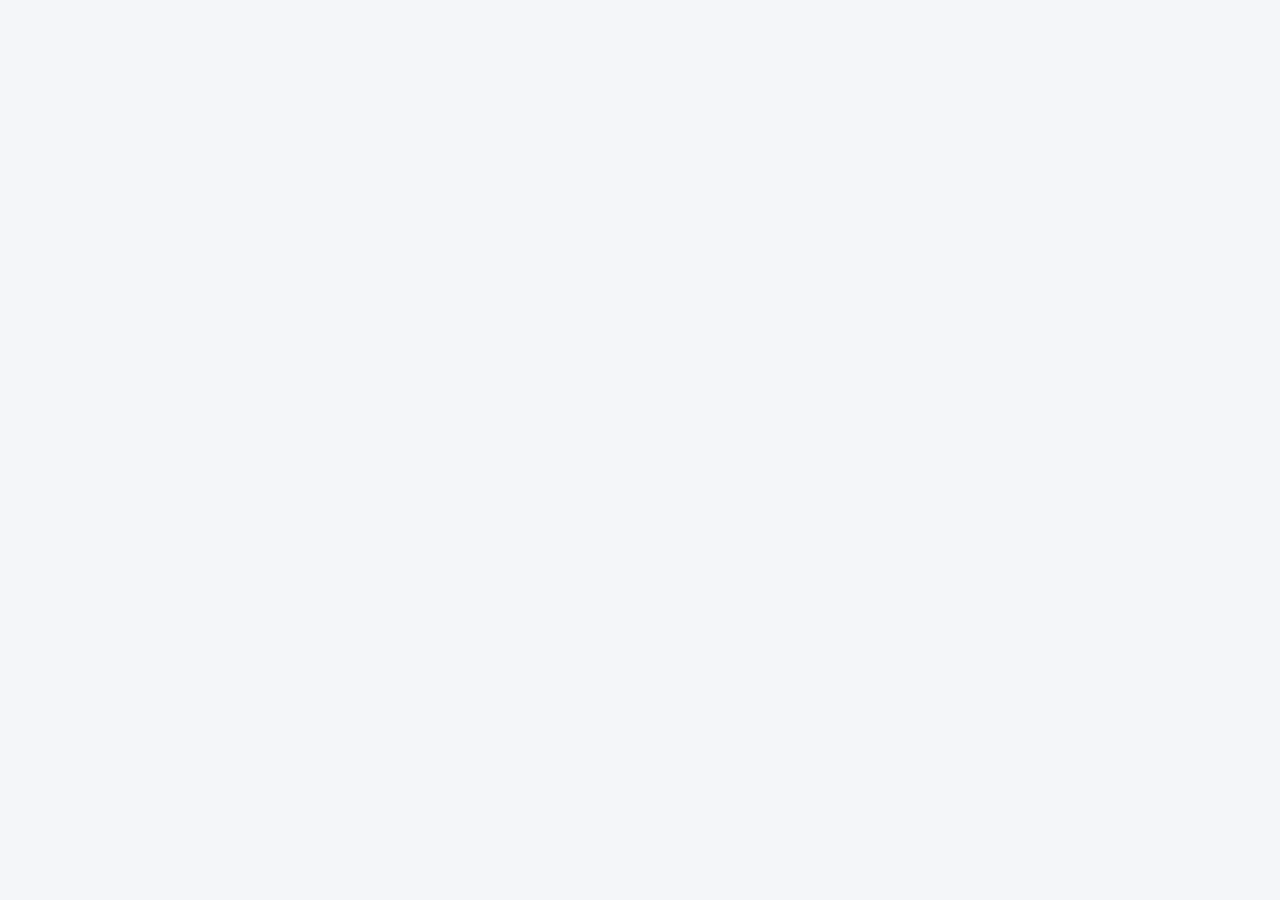
==== index.html @ 8b440659 "Update index.html" ====
<!DOCTYPE html>
<html lang="ja">
<head>
    <meta charset="UTF-8">
    <meta name="viewport" content="width=device-width, initial-scale=1.0">
    <title>篠ノ井乗務区 - Beta Site</title>
    <link rel="stylesheet" href="style.css">
    <script src="auth.js" defer></script>
    <style>
        /* パスワード入力前の画面隠し用マスク */
        #loading-overlay {
            position: fixed; top: 0; left: 0; width: 100%; height: 100%;
            background: #f4f6f9; z-index: 9999; display: block;
        }
    </style>
</head>
<body>
    <div id="loading-overlay"></div>

    <div class="clock-container">
        <div class="clock-face">
            <div class="clock-hand hour-hand" id="hr"></div>
            <div class="clock-hand minute-hand" id="min"></div>
            <div class="clock-hand second-hand" id="sec"></div>
        </div>
    </div>

    <div class="container">
        <h1>篠ノ井乗務区 Beta</h1>
        <p class="subtitle">Railway & Technology / 実験用特設ページ</p>
        
        <div class="beta-box">
            <h3>現在の実験内容</h3>
            <ul>
                <li>JavaScriptによるセキュアなパスワード認証</li>
                <li>PC環境限定のアナログ時計（CSS/JS連動ギミック）</li>
                <li>完全独立型エラーページのルーティング検証</li>
            </ul>
        </div>
        
        <hr>
        
        <ul class="nav-links">
            <li><a href="terms.html">利用規約</a></li>
            <li><a href="policy.html">プライバシーポリシー</a></li>
        </ul>
    </div>

    <script>
        const hr = document.querySelector("#hr");
        const min = document.querySelector("#min");
        const sec = document.querySelector("#sec");

        function updateClock() {
            const now = new Date();
            const iSec = now.getSeconds();
            const iMin = now.getMinutes();
            const iHr = now.getHours();

            const secDeg = (iSec / 60) * 360;
            const minDeg = (iMin / 60) * 360 + (iSec / 60) * 6;
            const hrDeg = (iHr / 12) * 360 + (iMin / 60) * 30;

            sec.style.transform = `rotate(${secDeg}deg)`;
            min.style.transform = `rotate(${minDeg}deg)`;
            hr.style.transform = `rotate(${hrDeg}deg)`;
        }
        setInterval(updateClock, 1000);
        updateClock();
    </script>
</body>
</html>
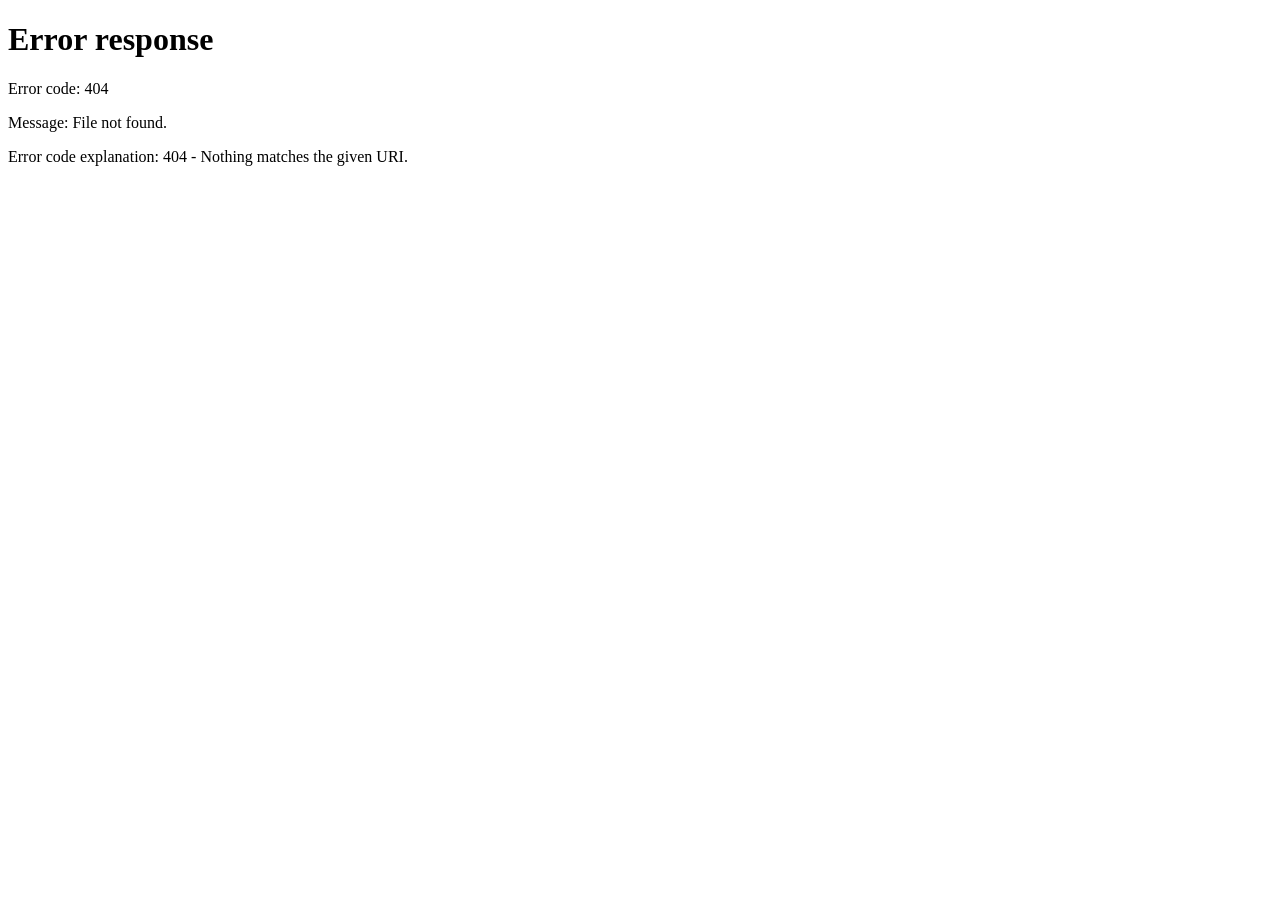
==== commit 74906ec4: "Update index.html" ====
--- a/index.html
+++ b/index.html
@@ -7,7 +7,6 @@
     <link rel="stylesheet" href="style.css">
     <script src="auth.js" defer></script>
     <style>
-        /* パスワード入力前の画面隠し用マスク */
         #loading-overlay {
             position: fixed; top: 0; left: 0; width: 100%; height: 100%;
             background: #f4f6f9; z-index: 9999; display: block;
@@ -33,6 +32,7 @@
             <h3>現在の実験内容</h3>
             <ul>
                 <li>JavaScriptによるセキュアなパスワード認証</li>
+                <li>全全独立ページに対するログイン状態ガード機能</li>
                 <li>PC環境限定のアナログ時計（CSS/JS連動ギミック）</li>
                 <li>完全独立型エラーページのルーティング検証</li>
             </ul>
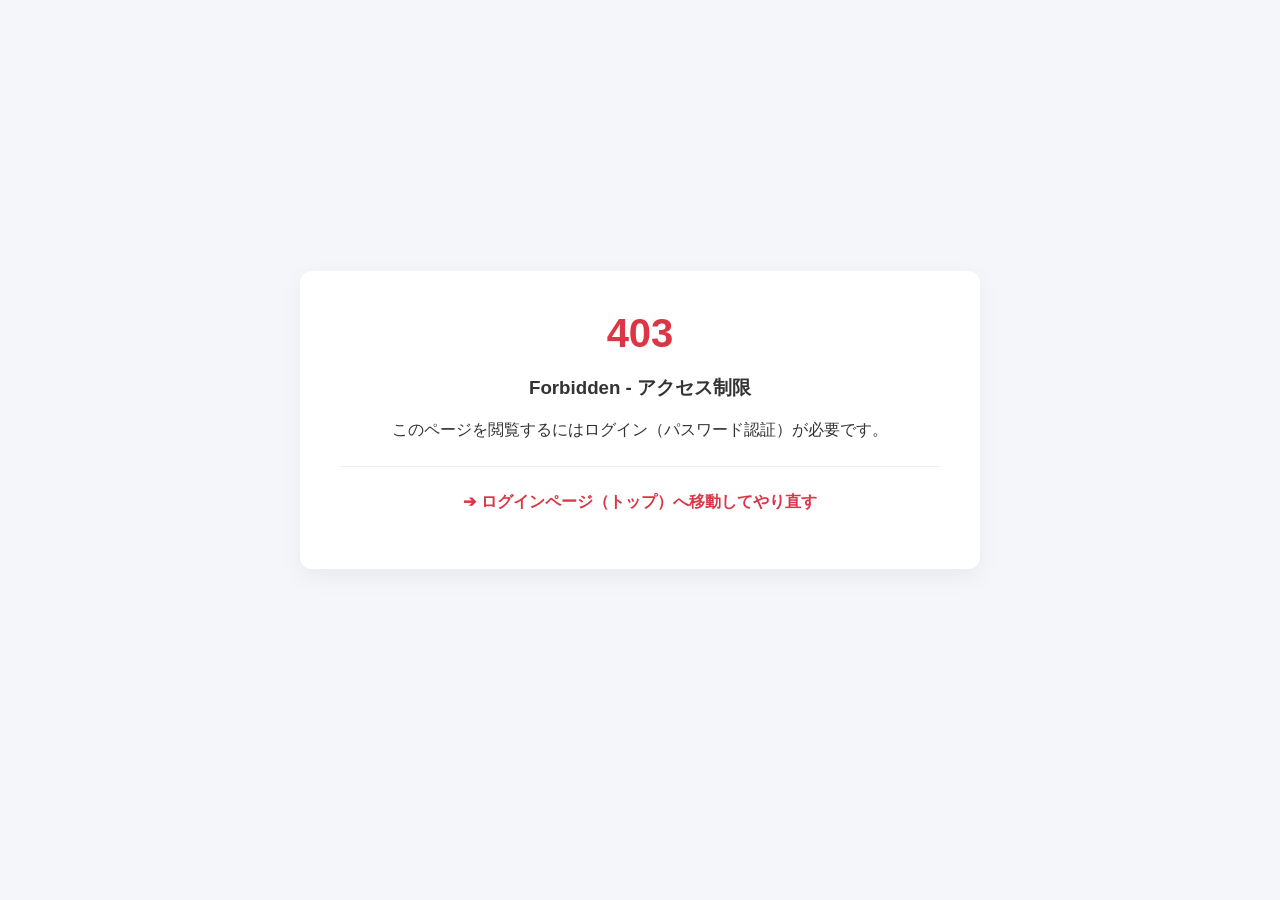
==== commit 0099d1b2: "Update index.html" ====
--- a/index.html
+++ b/index.html
@@ -1,5 +1,5 @@
 <!DOCTYPE html>
-<html lang="ja">
+<html lang="ja">　
 <head>
     <meta charset="UTF-8">
     <meta name="viewport" content="width=device-width, initial-scale=1.0">
--- a/style.css
+++ b/style.css
@@ -0,0 +1,57 @@
+body {
+    background-color: #f4f6f9;
+    color: #333;
+    font-family: -apple-system, BlinkMacSystemFont, "Segoe UI", Roboto, sans-serif;
+    padding: 60px 20px;
+    margin: 0;
+    display: flex;
+    justify-content: center;
+    align-items: center;
+    min-height: 80vh;
+}
+
+.container {
+    max-width: 600px;
+    width: 100%;
+    background: white;
+    padding: 40px;
+    border-radius: 12px;
+    box-shadow: 0 8px 24px rgba(0,0,0,0.05);
+    text-align: center;
+}
+
+h1 { margin-top: 0; color: #111; font-size: 28px; }
+.subtitle { color: #666; font-size: 14px; margin-bottom: 30px; }
+
+.beta-box {
+    background-color: #f8f9fa;
+    padding: 20px;
+    border-radius: 8px;
+    text-align: left;
+    margin-bottom: 30px;
+    border-left: 4px solid #dc3545;
+}
+.beta-box ul { padding-left: 20px; margin: 10px 0 0 0; }
+.beta-box li { margin-bottom: 8px; font-size: 15px; }
+
+hr { border: 0; border-top: 1px solid #eee; margin: 25px 0; }
+.nav-links { list-style: none; padding: 0; display: flex; justify-content: center; gap: 20px; }
+a { color: #0066cc; text-decoration: none; font-size: 14px; }
+a:hover { text-decoration: underline; }
+
+/* PC限定アナログ時計 */
+.clock-container { display: none; }
+
+@media (min-width: 768px) {
+    .clock-container {
+        display: block; position: fixed; top: 30px; right: 30px;
+        width: 100px; height: 100px; background: #fff;
+        border: 4px solid #333; border-radius: 50%;
+        box-shadow: 0 4px 10px rgba(0,0,0,0.1); z-index: 100;
+    }
+    .clock-face { position: relative; width: 100%; height: 100%; }
+    .clock-hand { position: absolute; bottom: 50%; left: 50%; transform-origin: bottom center; background: #333; }
+    .hour-hand { width: 4px; height: 25px; margin-left: -2px; }
+    .minute-hand { width: 3px; height: 35px; margin-left: -1.5px; }
+    .second-hand { width: 1.5px; height: 40px; margin-left: -0.75px; background: #dc3545; }
+}
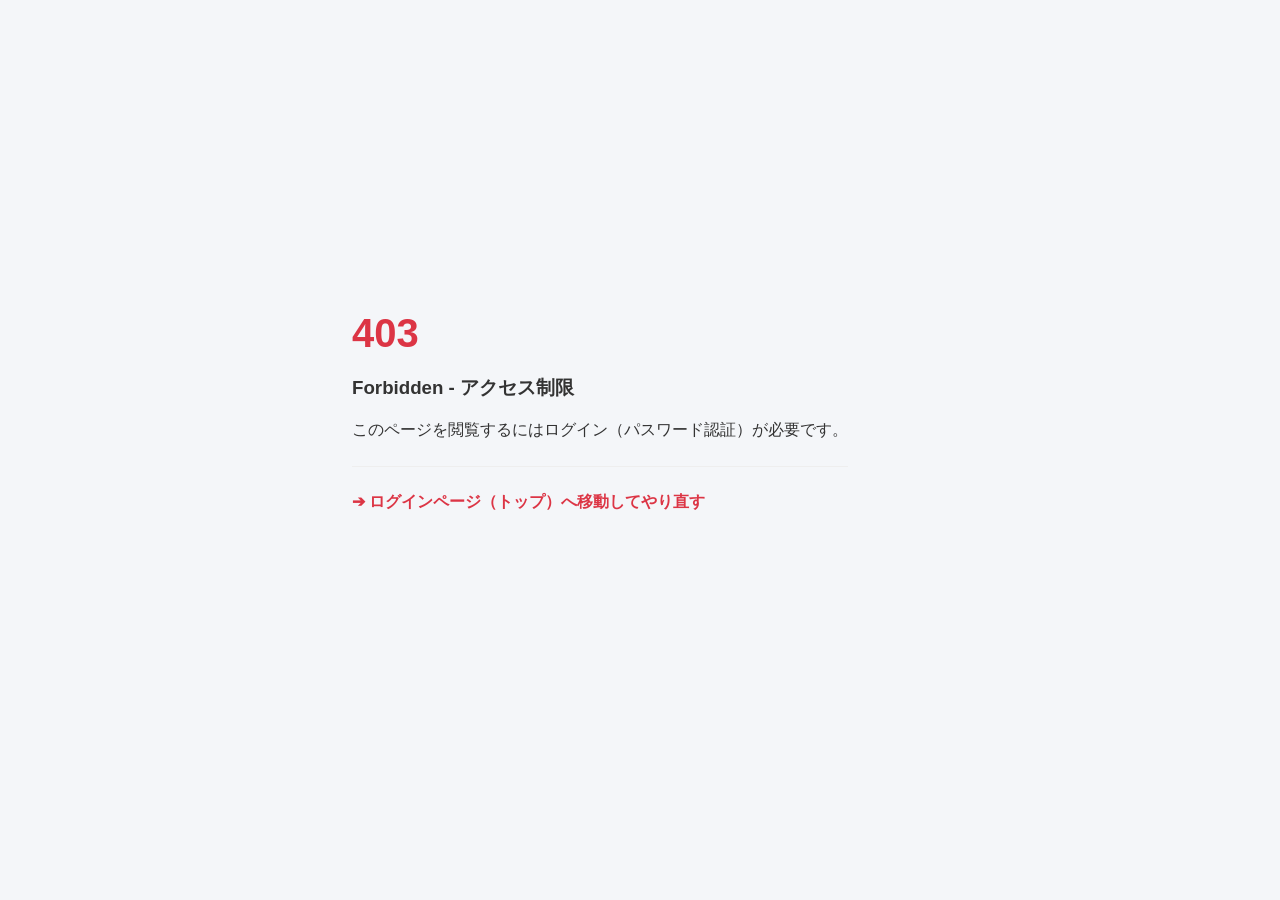
==== commit 7be6b029: "Update index.html" ====
--- a/index.html
+++ b/index.html
@@ -1,5 +1,5 @@
 <!DOCTYPE html>
-<html lang="ja">　
+<html lang="ja">　 
 <head>
     <meta charset="UTF-8">
     <meta name="viewport" content="width=device-width, initial-scale=1.0">
--- a/style.css
+++ b/style.css
@@ -7,9 +7,9 @@
     display: flex;
     justify-content: center;
     align-items: center;
-    min-height: 80vh;
+    min-height: 80vh;　　　　　
 }
-
+　
 .container {
     max-width: 600px;
     width: 100%;
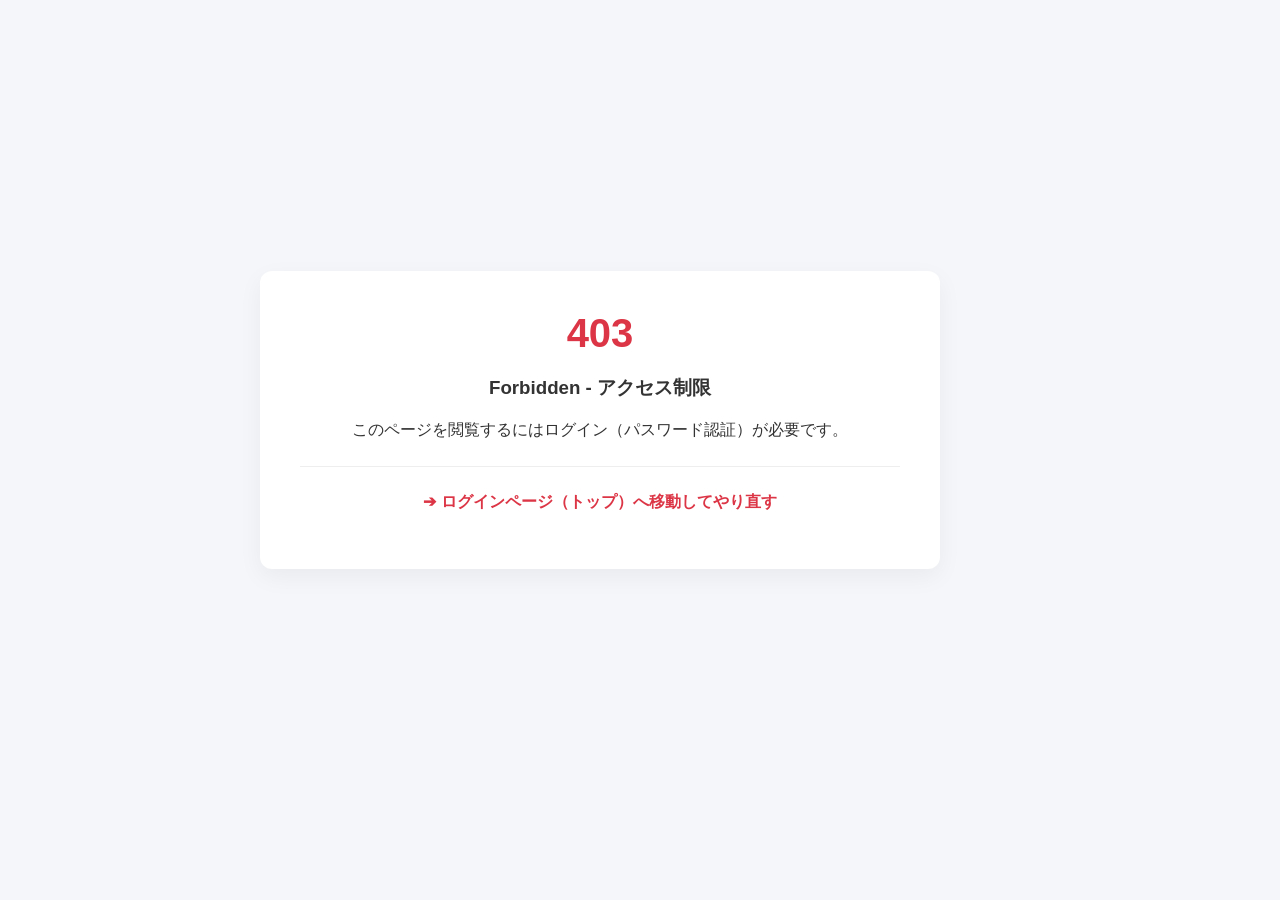
==== commit 18bea688: "Update index.html" ====
--- a/index.html
+++ b/index.html
@@ -46,27 +46,30 @@
         </ul>
     </div>
 
-    <script>
-        const hr = document.querySelector("#hr");
-        const min = document.querySelector("#min");
-        const sec = document.querySelector("#sec");
+<script>
+    const hr = document.querySelector("#hr");
+    const min = document.querySelector("#min");
+    const sec = document.querySelector("#sec");
 
-        function updateClock() {
-            const now = new Date();
-            const iSec = now.getSeconds();
-            const iMin = now.getMinutes();
-            const iHr = now.getHours();
+    function updateClock() {
+        const now = new Date();
+        const iSec = now.getSeconds();
+        const iMin = now.getMinutes();
+        const iHr = now.getHours();
 
-            const secDeg = (iSec / 60) * 360;
-            const minDeg = (iMin / 60) * 360 + (iSec / 60) * 6;
-            const hrDeg = (iHr / 12) * 360 + (iMin / 60) * 30;
+        const secDeg = (iSec / 60) * 360;
+        const minDeg = (iMin / 60) * 360 + (iSec / 60) * 6;
+        const hrDeg = (iHr / 12) * 360 + (iMin / 60) * 30;
 
-            sec.style.transform = `rotate(${secDeg}deg)`;
-            min.style.transform = `rotate(${minDeg}deg)`;
-            hr.style.transform = `rotate(${hrDeg}deg)`;
-        }
-        setInterval(updateClock, 1000);
-        updateClock();
-    </script>
+        sec.style.transform = `rotate(${secDeg}deg)`;
+        min.style.transform = `rotate(${minDeg}deg)`;
+        hr.style.transform = `rotate(${hrDeg}deg)`;
+    }
+    setInterval(updateClock, 1000);
+    updateClock();
+</script>
+
+        
 </body>
 </html>
+　
--- a/style.css
+++ b/style.css
@@ -7,9 +7,9 @@
     display: flex;
     justify-content: center;
     align-items: center;
-    min-height: 80vh;　　　　　
+    min-height: 80vh;
 }
-　
+
 .container {
     max-width: 600px;
     width: 100%;
@@ -55,3 +55,4 @@
     .minute-hand { width: 3px; height: 35px; margin-left: -1.5px; }
     .second-hand { width: 1.5px; height: 40px; margin-left: -0.75px; background: #dc3545; }
 }
+
